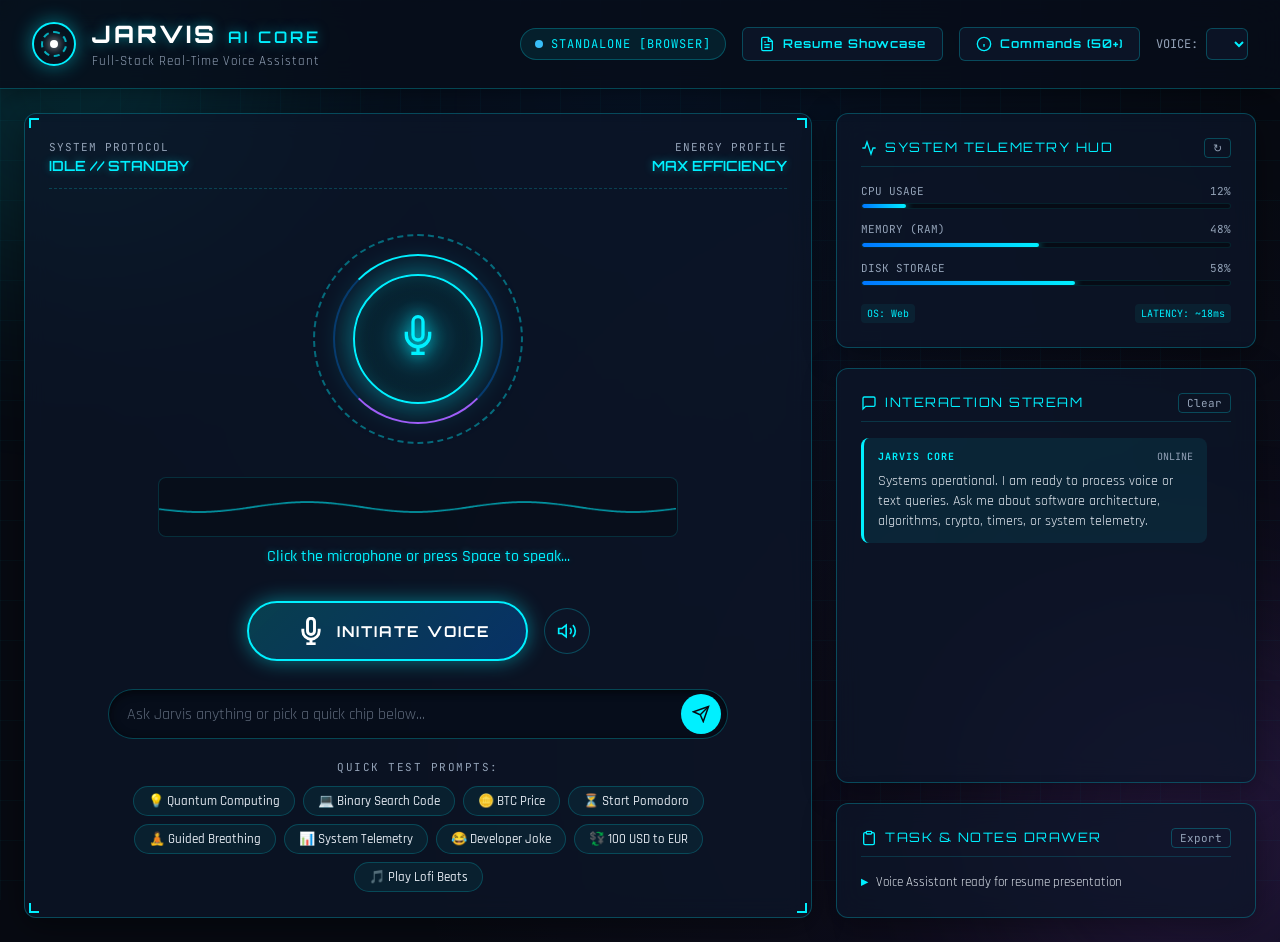
==== frontend/index.html @ 76d395bb "feat: transform into full-stack voice assistant platform with web UI and 50+ commands" ====
<!DOCTYPE html>
<html lang="en">
<head>
  <meta charset="UTF-8">
  <meta name="viewport" content="width=device-width, initial-scale=1.0">
  <title>JARVIS — Full-Stack Voice Assistant & AI Platform</title>
  <link rel="preconnect" href="https://fonts.googleapis.com">
  <link rel="preconnect" href="https://fonts.gstatic.com" crossorigin>
  <link href="https://fonts.googleapis.com/css2?family=Orbitron:wght@400;600;800;900&family=Rajdhani:wght@400;500;600;700&family=JetBrains+Mono:wght@400;500;700&display=swap" rel="stylesheet">
  <link rel="stylesheet" href="/static/css/style.css">
  <!-- Fallback relative link if opened directly via file:// -->
  <link rel="stylesheet" href="css/style.css">
</head>
<body class="cyber-theme">
  <!-- Background Grid & Glow Effects -->
  <div class="bg-grid"></div>
  <div class="glow-orb glow-top-left"></div>
  <div class="glow-orb glow-bottom-right"></div>

  <!-- Top Navigation Header -->
  <header class="hud-header">
    <div class="brand-group">
      <div class="arc-icon">
        <div class="arc-inner-ring"></div>
        <div class="arc-dot"></div>
      </div>
      <div>
        <h1 class="brand-title">JARVIS <span class="brand-sub">AI CORE</span></h1>
        <p class="brand-tagline">Full-Stack Real-Time Voice Assistant</p>
      </div>
    </div>

    <div class="header-status-group">
      <div class="status-badge" id="serverStatusBadge">
        <span class="status-indicator live"></span>
        <span id="serverStatusText">ONLINE [FASTAPI]</span>
      </div>
      <button class="hud-btn btn-secondary" id="btnOpenResume" title="View Project Architecture & Resume Bullets">
        <svg width="16" height="16" viewBox="0 0 24 24" fill="none" stroke="currentColor" stroke-width="2"><path d="M14 2H6a2 2 0 0 0-2 2v16a2 2 0 0 0 2 2h12a2 2 0 0 0 2-2V8z"></path><polyline points="14 2 14 8 20 8"></polyline><line x1="16" y1="13" x2="8" y2="13"></line><line x1="16" y1="17" x2="8" y2="17"></line><polyline points="10 9 9 9 8 9"></polyline></svg>
        <span>Resume Showcase</span>
      </button>
      <button class="hud-btn btn-secondary" id="btnOpenCommands" title="Browse all 50+ voice commands">
        <svg width="16" height="16" viewBox="0 0 24 24" fill="none" stroke="currentColor" stroke-width="2"><circle cx="12" cy="12" r="10"></circle><line x1="12" y1="16" x2="12" y2="12"></line><line x1="12" y1="8" x2="12.01" y2="8"></line></svg>
        <span>Commands (50+)</span>
      </button>
      <div class="voice-selector-wrap">
        <label for="voiceSelect">VOICE:</label>
        <select id="voiceSelect" class="hud-select" title="Select speech synthesis voice"></select>
      </div>
    </div>
  </header>

  <!-- Main Dashboard Layout -->
  <main class="dashboard-grid">
    <!-- Left / Center Column: Voice HUD & Visualizer -->
    <section class="hud-card center-stage">
      <div class="hud-corner top-left"></div>
      <div class="hud-corner top-right"></div>
      <div class="hud-corner bottom-left"></div>
      <div class="hud-corner bottom-right"></div>

      <!-- Core Status Header -->
      <div class="core-header">
        <div class="hud-meta">
          <span class="meta-label">SYSTEM PROTOCOL</span>
          <span class="meta-val" id="protocolStatus">IDLE // STANDBY</span>
        </div>
        <div class="hud-meta">
          <span class="meta-label">ENERGY PROFILE</span>
          <span class="meta-val">MAX EFFICIENCY</span>
        </div>
      </div>

      <!-- Holographic Arc Reactor Orb -->
      <div class="reactor-container">
        <div class="reactor-ring outer-ring"></div>
        <div class="reactor-ring middle-ring"></div>
        <div class="reactor-core" id="reactorCore">
          <div class="core-waves"></div>
          <div class="core-glow"></div>
          <div class="core-center-icon">
            <svg id="micStateIcon" width="40" height="40" viewBox="0 0 24 24" fill="none" stroke="currentColor" stroke-width="2"><path d="M12 1a3 3 0 0 0-3 3v8a3 3 0 0 0 6 0V4a3 3 0 0 0-3-3z"></path><path d="M19 10v2a7 7 0 0 1-14 0v-2"></path><line x1="12" y1="19" x2="12" y2="23"></line><line x1="8" y1="23" x2="16" y2="23"></line></svg>
          </div>
        </div>
      </div>

      <!-- Audio Frequency Waveform Canvas -->
      <div class="visualizer-wrapper">
        <canvas id="waveformCanvas" width="500" height="70"></canvas>
        <div class="live-subtitles" id="liveSubtitles">Click the microphone or press Space to speak...</div>
      </div>

      <!-- Central Action Controls -->
      <div class="mic-controls">
        <button class="primary-mic-btn" id="btnToggleMic" title="Click to listen or press Spacebar">
          <div class="mic-btn-glow"></div>
          <svg width="28" height="28" viewBox="0 0 24 24" fill="none" stroke="currentColor" stroke-width="2.5"><path d="M12 1a3 3 0 0 0-3 3v8a3 3 0 0 0 6 0V4a3 3 0 0 0-3-3z"></path><path d="M19 10v2a7 7 0 0 1-14 0v-2"></path><line x1="12" y1="19" x2="12" y2="23"></line><line x1="8" y1="23" x2="16" y2="23"></line></svg>
          <span id="micButtonText">INITIATE VOICE</span>
        </button>
        <button class="hud-icon-btn" id="btnVoiceMute" title="Toggle Assistant Audio Voice">
          <svg id="speakerIcon" width="20" height="20" viewBox="0 0 24 24" fill="none" stroke="currentColor" stroke-width="2"><polygon points="11 5 6 9 2 9 2 15 6 15 11 19 11 5"></polygon><path d="M19.07 4.93a10 10 0 0 1 0 14.14M15.54 8.46a5 5 0 0 1 0 7.07"></path></svg>
        </button>
      </div>

      <!-- Text Input Fallback Bar (Ideal for Recruiters) -->
      <form class="command-input-form" id="commandForm">
        <div class="input-glow-box">
          <input type="text" id="textCommandInput" placeholder="Ask Jarvis anything or pick a quick chip below..." autocomplete="off">
          <button type="submit" class="hud-submit-btn" title="Send Command">
            <svg width="18" height="18" viewBox="0 0 24 24" fill="none" stroke="currentColor" stroke-width="2"><line x1="22" y1="2" x2="11" y2="13"></line><polygon points="22 2 15 22 11 13 2 9 22 2"></polygon></svg>
          </button>
        </div>
      </form>

      <!-- Quick Command Prompt Chips (One-Click Testing) -->
      <div class="quick-chips-section">
        <span class="chips-label">QUICK TEST PROMPTS:</span>
        <div class="chips-container" id="quickChipsContainer">
          <button class="chip-btn" data-query="Explain Quantum Computing">💡 Quantum Computing</button>
          <button class="chip-btn" data-query="Generate code for Binary Search">💻 Binary Search Code</button>
          <button class="chip-btn" data-query="Price of Bitcoin">🪙 BTC Price</button>
          <button class="chip-btn" data-query="Start Pomodoro">⏳ Start Pomodoro</button>
          <button class="chip-btn" data-query="Guided breathing">🧘 Guided Breathing</button>
          <button class="chip-btn" data-query="System telemetry">📊 System Telemetry</button>
          <button class="chip-btn" data-query="Tell me a joke">😂 Developer Joke</button>
          <button class="chip-btn" data-query="Convert 100 USD to EUR">💱 100 USD to EUR</button>
          <button class="chip-btn" data-query="Play lofi">🎵 Play Lofi Beats</button>
        </div>
      </div>
    </section>

    <!-- Right Column: Conversation Stream & System Telemetry -->
    <aside class="hud-sidebar">
      <!-- Live Telemetry Card -->
      <div class="hud-card telemetry-card">
        <div class="card-header">
          <div class="card-title">
            <svg width="16" height="16" viewBox="0 0 24 24" fill="none" stroke="currentColor" stroke-width="2"><polyline points="22 12 18 12 15 21 9 3 6 12 2 12"></polyline></svg>
            <span>SYSTEM TELEMETRY HUD</span>
          </div>
          <button class="hud-mini-btn" id="btnRefreshTelemetry" title="Refresh Telemetry">↻</button>
        </div>
        <div class="telemetry-grid">
          <div class="gauge-item">
            <div class="gauge-header">
              <span>CPU USAGE</span>
              <span id="cpuPercentVal">--%</span>
            </div>
            <div class="progress-bar"><div class="progress-fill" id="cpuFill" style="width: 0%"></div></div>
          </div>
          <div class="gauge-item">
            <div class="gauge-header">
              <span>MEMORY (RAM)</span>
              <span id="ramPercentVal">--%</span>
            </div>
            <div class="progress-bar"><div class="progress-fill" id="ramFill" style="width: 0%"></div></div>
          </div>
          <div class="gauge-item">
            <div class="gauge-header">
              <span>DISK STORAGE</span>
              <span id="diskPercentVal">--%</span>
            </div>
            <div class="progress-bar"><div class="progress-fill" id="diskFill" style="width: 0%"></div></div>
          </div>
          <div class="meta-row">
            <span class="meta-tag" id="osPlatformTag">PLATFORM: Windows</span>
            <span class="meta-tag" id="networkLatencyTag">LATENCY: ~18ms</span>
          </div>
        </div>
      </div>

      <!-- Live Interaction Transcript Feed -->
      <div class="hud-card chat-feed-card">
        <div class="card-header">
          <div class="card-title">
            <svg width="16" height="16" viewBox="0 0 24 24" fill="none" stroke="currentColor" stroke-width="2"><path d="M21 15a2 2 0 0 1-2 2H7l-4 4V5a2 2 0 0 1 2-2h14a2 2 0 0 1 2 2z"></path></svg>
            <span>INTERACTION STREAM</span>
          </div>
          <button class="hud-mini-btn" id="btnClearFeed" title="Clear Conversation Feed">Clear</button>
        </div>
        <div class="chat-feed-scroll" id="chatFeed">
          <!-- Initial welcome greeting card -->
          <div class="message-card jarvis-msg">
            <div class="msg-meta">
              <span class="sender-tag">JARVIS CORE</span>
              <span class="msg-time">ONLINE</span>
            </div>
            <div class="msg-body">
              Systems operational. I am ready to process voice or text queries. Ask me about software architecture, algorithms, crypto, timers, or system telemetry.
            </div>
          </div>
        </div>
      </div>

      <!-- Quick Notes & Tasks Widget -->
      <div class="hud-card notes-card">
        <div class="card-header">
          <div class="card-title">
            <svg width="16" height="16" viewBox="0 0 24 24" fill="none" stroke="currentColor" stroke-width="2"><path d="M16 4h2a2 2 0 0 1 2 2v14a2 2 0 0 1-2 2H6a2 2 0 0 1-2-2V6a2 2 0 0 1 2-2h2"></path><rect x="8" y="2" width="8" height="4" rx="1" ry="1"></rect></svg>
            <span>TASK & NOTES DRAWER</span>
          </div>
          <button class="hud-mini-btn" id="btnExportNotes" title="Export notes as Markdown">Export</button>
        </div>
        <div class="task-list-container" id="taskListContainer">
          <div class="task-item">
            <span class="task-bullet">▸</span>
            <span class="task-text">Voice Assistant ready for resume presentation</span>
          </div>
        </div>
      </div>
    </aside>
  </main>

  <!-- Guided Breathing / Pomodoro Modal Overlay -->
  <div class="modal-overlay hidden" id="focusModalOverlay">
    <div class="focus-modal-content">
      <button class="modal-close-btn" id="btnCloseFocusModal">&times;</button>
      <h3 class="focus-modal-title" id="focusModalTitle">4-7-8 Guided Breathing</h3>
      <div class="breathing-circle-wrapper" id="breathingCircleWrapper">
        <div class="breathing-circle" id="breathingCircle">
          <span id="breathingInstruction">INHALE</span>
        </div>
      </div>
      <div class="focus-timer-clock hidden" id="focusTimerClock">25:00</div>
      <p class="focus-modal-sub" id="focusModalSub">Calm your autonomic nervous system and enhance focus.</p>
    </div>
  </div>

  <!-- Resume Showcase & Architecture Modal -->
  <div class="modal-overlay hidden" id="resumeModalOverlay">
    <div class="resume-modal-content">
      <button class="modal-close-btn" id="btnCloseResumeModal">&times;</button>
      <div class="resume-header">
        <span class="badge-accent">RESUME SHOWCASE</span>
        <h2>JARVIS Full-Stack Voice AI Assistant</h2>
        <p class="resume-sub">High-Performance Asynchronous Python (FastAPI) & Web Speech Platform</p>
      </div>

      <div class="resume-tabs-nav">
        <button class="tab-btn active" data-tab="tab-bullets">Resume Bullet Points</button>
        <button class="tab-btn" data-tab="tab-arch">System Architecture</button>
        <button class="tab-btn" data-tab="tab-stack">Tech Stack Matrix</button>
      </div>

      <!-- Tab 1: Ready-to-copy bullet points -->
      <div class="tab-content active" id="tab-bullets">
        <div class="bullet-card">
          <div class="bullet-card-header">
            <h4>Ready-To-Use Bullet Points for Resume / LinkedIn</h4>
            <button class="copy-bullet-btn" id="btnCopyBullets">Copy All Bullets</button>
          </div>
          <ul class="bullet-list" id="bulletPointsText">
            <li><strong>Architected and deployed</strong> a full-stack real-time Voice AI platform using <strong>Python (FastAPI, Uvicorn)</strong> and HTML5 <strong>Web Speech & Web Audio APIs</strong>, executing 50+ modular intents across 12 domains with sub-200ms dispatch latency.</li>
            <li><strong>Engineered dual-engine speech processing</strong> combining browser-native speech recognition with server-side natural language intent classification and contextual fallback recovery.</li>
            <li><strong>Implemented real-time hardware telemetry and process monitoring</strong> leveraging <strong>psutil</strong> and asynchronous RESTful microservices, streaming CPU, RAM, and network metrics to a custom HUD canvas visualizer.</li>
            <li><strong>Built developer productivity features</strong> including automated algorithmic code generation (Python/JavaScript), cryptographic token generation, regex helpers, Pomodoro timers, and live financial market tracking via CoinGecko API.</li>
          </ul>
        </div>
      </div>

      <!-- Tab 2: Architecture -->
      <div class="tab-content" id="tab-arch">
        <div class="arch-box">
          <pre class="arch-diagram">
+-------------------------------------------------------------+
|                  BROWSER CLIENT LAYER                      |
|  - Web Speech API (webkitSpeechRecognition & Synthesis)     |
|  - Web Audio API (AnalyserNode -> HTML5 Canvas Visualizer)  |
|  - Iron Man / HUD Cyberpunk Glassmorphism Interface         |
+------------------------------+------------------------------+
                               |
               REST / WebSocket | JSON (sub-200ms latency)
                               v
+-------------------------------------------------------------+
|                  FASTAPI ASYNC BACKEND                      |
|  - Intent Classifier & Keyword Dispatcher (assistant.py)   |
|  - 12 Categorized Handlers (AI, Dev, Telemetry, Finance...) |
|  - Hardware Telemetry Monitor (psutil)                      |
|  - Persistent Notes & Task Engine (JSON storage)            |
+------------------------------+------------------------------+
                               |
                               v
+-------------------------------------------------------------+
|               EXTERNAL APIS & SYSTEM TOOLS                  |
|  - CoinGecko Real-time API  |  Wikipedia Knowledge Base     |
|  - OpenWeatherMap API       |  Local OS Automation (psutil) |
+-------------------------------------------------------------+
          </pre>
        </div>
      </div>

      <!-- Tab 3: Tech Stack -->
      <div class="tab-content" id="tab-stack">
        <div class="stack-grid">
          <div class="stack-item">
            <span class="stack-category">Backend Core</span>
            <span class="stack-tech">Python 3.12, FastAPI, Uvicorn, Pydantic, Asyncio</span>
          </div>
          <div class="stack-item">
            <span class="stack-category">Frontend & Audio</span>
            <span class="stack-tech">HTML5, Modern CSS Glassmorphism, Web Speech API, Web Audio API Canvas</span>
          </div>
          <div class="stack-item">
            <span class="stack-category">System & Telemetry</span>
            <span class="stack-tech">psutil, Platform OS detection, Threading</span>
          </div>
          <div class="stack-item">
            <span class="stack-category">APIs & Integrations</span>
            <span class="stack-tech">CoinGecko REST, Wikipedia, OpenWeatherMap, RESTful Microservices</span>
          </div>
        </div>
      </div>
    </div>
  </div>

  <!-- Commands Cheatsheet Modal -->
  <div class="modal-overlay hidden" id="commandsModalOverlay">
    <div class="commands-modal-content">
      <button class="modal-close-btn" id="btnCloseCommandsModal">&times;</button>
      <div class="resume-header">
        <span class="badge-accent">COMMAND EXPLORER</span>
        <h2>50+ Spoken Commands Matrix</h2>
        <p class="resume-sub">Speak naturally or type any phrase into the prompt box.</p>
      </div>
      <div class="commands-categories-grid">
        <div class="cmd-cat-card">
          <h4>💡 AI & Tech Knowledge</h4>
          <ul>
            <li>"Explain Quantum Computing"</li>
            <li>"Explain Microservices"</li>
            <li>"Explain Docker"</li>
            <li>"Explain Big O notation"</li>
            <li>"Explain Recursion"</li>
          </ul>
        </div>
        <div class="cmd-cat-card">
          <h4>💻 Developer Tools</h4>
          <ul>
            <li>"Generate code for Binary Search"</li>
            <li>"Generate code for Quicksort"</li>
            <li>"Generate code for Debounce"</li>
            <li>"Generate secure password"</li>
            <li>"Generate UUID"</li>
            <li>"Git undo commit / stash"</li>
            <li>"Regex for email / url"</li>
          </ul>
        </div>
        <div class="cmd-cat-card">
          <h4>⏳ Productivity & Health</h4>
          <ul>
            <li>"Start Pomodoro (25 mins)"</li>
            <li>"Guided breathing (4-7-8)"</li>
            <li>"Posture check"</li>
            <li>"Hydration reminder"</li>
            <li>"Set timer for 5 minutes"</li>
          </ul>
        </div>
        <div class="cmd-cat-card">
          <h4>🪙 Finance & Crypto</h4>
          <ul>
            <li>"Price of Bitcoin"</li>
            <li>"Price of Ethereum"</li>
            <li>"Price of Solana"</li>
            <li>"Convert 100 USD to EUR"</li>
            <li>"Convert 50 USD to INR"</li>
          </ul>
        </div>
        <div class="cmd-cat-card">
          <h4>📊 System & Telemetry</h4>
          <ul>
            <li>"System telemetry / specs"</li>
            <li>"CPU and memory usage"</li>
            <li>"Network ping status"</li>
            <li>"Battery status"</li>
          </ul>
        </div>
        <div class="cmd-cat-card">
          <h4>🎵 Media & Ambience</h4>
          <ul>
            <li>"Play lofi chill beats"</li>
            <li>"Play rain sounds"</li>
            <li>"Play coffee shop ambience"</li>
            <li>"Stop audio"</li>
          </ul>
        </div>
        <div class="cmd-cat-card">
          <h4>📝 Notes & Tasks</h4>
          <ul>
            <li>"Save note [text]"</li>
            <li>"Read notes"</li>
            <li>"Add todo [task]"</li>
            <li>"Read todos"</li>
            <li>"Export notes as Markdown"</li>
            <li>"Clear notes"</li>
          </ul>
        </div>
        <div class="cmd-cat-card">
          <h4>🧮 Math & Units</h4>
          <ul>
            <li>"What is 25 times 4"</li>
            <li>"Convert 5 km to miles"</li>
            <li>"Convert 100 celsius to fahrenheit"</li>
            <li>"Convert 10 gb to mb"</li>
          </ul>
        </div>
      </div>
    </div>
  </div>

  <script src="/static/js/app.js"></script>
  <!-- Fallback relative link if opened directly via file:// -->
  <script src="js/app.js"></script>
</body>
</html>
---- frontend/css/style.css ----
/* ===================================================================
   JARVIS AI Core - Futuristic HUD & Glassmorphism Cyberpunk Stylesheet
   Author: Mohamed Anwar
=================================================================== */

:root {
  --bg-dark: #070a12;
  --bg-card: rgba(13, 22, 41, 0.75);
  --bg-card-hover: rgba(18, 30, 56, 0.85);
  --border-cyan: rgba(0, 240, 255, 0.25);
  --border-cyan-glow: rgba(0, 240, 255, 0.6);
  --cyan-primary: #00f0ff;
  --cyan-glow: 0 0 20px rgba(0, 240, 255, 0.45);
  --blue-accent: #0077ff;
  --purple-accent: #a855f7;
  --neon-green: #10b981;
  --neon-red: #ef4444;
  --text-primary: #e2e8f0;
  --text-muted: #94a3b8;
  --font-display: 'Orbitron', -apple-system, sans-serif;
  --font-hud: 'Rajdhani', -apple-system, sans-serif;
  --font-mono: 'JetBrains Mono', monospace;
  --transition-smooth: all 0.25s cubic-bezier(0.4, 0, 0.2, 1);
}

* {
  box-sizing: border-box;
  margin: 0;
  padding: 0;
}

body.cyber-theme {
  background-color: var(--bg-dark);
  color: var(--text-primary);
  font-family: var(--font-hud);
  font-size: 16px;
  line-height: 1.5;
  min-height: 100vh;
  position: relative;
  overflow-x: hidden;
  background-image: 
    radial-gradient(circle at 50% 10%, rgba(0, 119, 255, 0.08) 0%, transparent 60%),
    radial-gradient(circle at 80% 80%, rgba(168, 85, 247, 0.06) 0%, transparent 50%);
}

/* Background Cyber Grid */
.bg-grid {
  position: fixed;
  top: 0;
  left: 0;
  width: 100vw;
  height: 100vh;
  background-size: 40px 40px;
  background-image: 
    linear-gradient(to right, rgba(0, 240, 255, 0.03) 1px, transparent 1px),
    linear-gradient(to bottom, rgba(0, 240, 255, 0.03) 1px, transparent 1px);
  pointer-events: none;
  z-index: 0;
}

.glow-orb {
  position: fixed;
  width: 350px;
  height: 350px;
  border-radius: 50%;
  filter: blur(120px);
  opacity: 0.2;
  pointer-events: none;
  z-index: 0;
}

.glow-top-left {
  top: -100px;
  left: -100px;
  background: var(--cyan-primary);
}

.glow-bottom-right {
  bottom: -100px;
  right: -100px;
  background: var(--purple-accent);
}

/* Scrollbar Customization */
::-webkit-scrollbar {
  width: 6px;
  height: 6px;
}
::-webkit-scrollbar-track {
  background: rgba(7, 10, 18, 0.8);
}
::-webkit-scrollbar-thumb {
  background: rgba(0, 240, 255, 0.3);
  border-radius: 3px;
}
::-webkit-scrollbar-thumb:hover {
  background: var(--cyan-primary);
}

/* ===================================================================
   TOP NAVIGATION HEADER
=================================================================== */
.hud-header {
  position: relative;
  z-index: 10;
  display: flex;
  align-items: center;
  justify-content: space-between;
  padding: 16px 32px;
  background: rgba(7, 13, 26, 0.8);
  backdrop-filter: blur(16px);
  border-bottom: 1px solid var(--border-cyan);
  box-shadow: 0 4px 24px rgba(0, 0, 0, 0.4);
  flex-wrap: wrap;
  gap: 16px;
}

.brand-group {
  display: flex;
  align-items: center;
  gap: 16px;
}

.arc-icon {
  width: 44px;
  height: 44px;
  border-radius: 50%;
  border: 2px solid var(--cyan-primary);
  display: flex;
  align-items: center;
  justify-content: center;
  position: relative;
  box-shadow: var(--cyan-glow);
  animation: arcPulse 4s infinite ease-in-out;
}

.arc-inner-ring {
  width: 26px;
  height: 26px;
  border-radius: 50%;
  border: 2px dashed rgba(0, 240, 255, 0.7);
  animation: spinSlow 8s linear infinite;
}

.arc-dot {
  position: absolute;
  width: 8px;
  height: 8px;
  background: #fff;
  border-radius: 50%;
  box-shadow: 0 0 10px #fff;
}

.brand-title {
  font-family: var(--font-display);
  font-size: 24px;
  font-weight: 800;
  letter-spacing: 3px;
  color: #fff;
  text-shadow: 0 0 12px rgba(0, 240, 255, 0.5);
}

.brand-sub {
  color: var(--cyan-primary);
  font-size: 16px;
  font-weight: 600;
}

.brand-tagline {
  font-size: 13px;
  color: var(--text-muted);
  letter-spacing: 1px;
}

.header-status-group {
  display: flex;
  align-items: center;
  gap: 16px;
  flex-wrap: wrap;
}

.status-badge {
  display: flex;
  align-items: center;
  gap: 8px;
  background: rgba(0, 240, 255, 0.08);
  border: 1px solid var(--border-cyan);
  padding: 6px 14px;
  border-radius: 20px;
  font-family: var(--font-mono);
  font-size: 12px;
  letter-spacing: 1px;
  color: var(--cyan-primary);
}

.status-indicator {
  width: 8px;
  height: 8px;
  border-radius: 50%;
}

.status-indicator.live {
  background: var(--neon-green);
  box-shadow: 0 0 8px var(--neon-green);
  animation: pulseBlink 2s infinite;
}

.voice-selector-wrap {
  display: flex;
  align-items: center;
  gap: 8px;
  font-family: var(--font-mono);
  font-size: 12px;
  color: var(--text-muted);
}

.hud-select {
  background: rgba(13, 22, 41, 0.85);
  border: 1px solid var(--border-cyan);
  color: var(--cyan-primary);
  font-family: var(--font-mono);
  font-size: 12px;
  padding: 6px 10px;
  border-radius: 6px;
  outline: none;
  cursor: pointer;
}

.hud-btn {
  display: inline-flex;
  align-items: center;
  gap: 8px;
  padding: 8px 16px;
  border-radius: 6px;
  font-family: var(--font-display);
  font-size: 12px;
  font-weight: 600;
  letter-spacing: 1px;
  cursor: pointer;
  transition: var(--transition-smooth);
  outline: none;
}

.btn-secondary {
  background: rgba(13, 22, 41, 0.9);
  color: var(--cyan-primary);
  border: 1px solid var(--border-cyan);
}

.btn-secondary:hover {
  background: rgba(0, 240, 255, 0.15);
  border-color: var(--cyan-primary);
  box-shadow: var(--cyan-glow);
  transform: translateY(-1px);
}

/* ===================================================================
   MAIN DASHBOARD GRID LAYOUT
=================================================================== */
.dashboard-grid {
  position: relative;
  z-index: 1;
  max-width: 1440px;
  margin: 24px auto;
  padding: 0 24px;
  display: grid;
  grid-template-columns: 1fr 420px;
  gap: 24px;
}

@media (max-width: 1024px) {
  .dashboard-grid {
    grid-template-columns: 1fr;
  }
}

/* HUD Card Base & Glowing Corners */
.hud-card {
  position: relative;
  background: var(--bg-card);
  backdrop-filter: blur(12px);
  border: 1px solid var(--border-cyan);
  border-radius: 12px;
  padding: 24px;
  box-shadow: 0 8px 32px rgba(0, 0, 0, 0.4);
}

.hud-corner {
  position: absolute;
  width: 10px;
  height: 10px;
  border-color: var(--cyan-primary);
  pointer-events: none;
}

.hud-corner.top-left {
  top: 4px;
  left: 4px;
  border-top: 2px solid var(--cyan-primary);
  border-left: 2px solid var(--cyan-primary);
}
.hud-corner.top-right {
  top: 4px;
  right: 4px;
  border-top: 2px solid var(--cyan-primary);
  border-right: 2px solid var(--cyan-primary);
}
.hud-corner.bottom-left {
  bottom: 4px;
  left: 4px;
  border-bottom: 2px solid var(--cyan-primary);
  border-left: 2px solid var(--cyan-primary);
}
.hud-corner.bottom-right {
  bottom: 4px;
  right: 4px;
  border-bottom: 2px solid var(--cyan-primary);
  border-right: 2px solid var(--cyan-primary);
}

/* ===================================================================
   CENTER STAGE & ARC REACTOR
=================================================================== */
.center-stage {
  display: flex;
  flex-direction: column;
  align-items: center;
  justify-content: center;
  min-height: 600px;
  text-align: center;
}

.core-header {
  width: 100%;
  display: flex;
  justify-content: space-between;
  margin-bottom: 24px;
  padding-bottom: 12px;
  border-bottom: 1px dashed rgba(0, 240, 255, 0.2);
}

.hud-meta {
  display: flex;
  flex-direction: column;
  text-align: left;
}

.hud-meta:last-child {
  text-align: right;
}

.meta-label {
  font-family: var(--font-mono);
  font-size: 11px;
  color: var(--text-muted);
  letter-spacing: 1px;
}

.meta-val {
  font-family: var(--font-display);
  font-size: 14px;
  font-weight: 600;
  color: var(--cyan-primary);
  text-shadow: 0 0 8px rgba(0, 240, 255, 0.4);
}

/* Arc Reactor Glowing Orb */
.reactor-container {
  position: relative;
  width: 220px;
  height: 220px;
  margin: 16px auto;
  display: flex;
  align-items: center;
  justify-content: center;
}

.reactor-ring {
  position: absolute;
  border-radius: 50%;
  pointer-events: none;
}

.outer-ring {
  width: 210px;
  height: 210px;
  border: 2px dashed rgba(0, 240, 255, 0.4);
  animation: spinSlow 16s linear infinite;
}

.middle-ring {
  width: 170px;
  height: 170px;
  border: 2px solid rgba(0, 119, 255, 0.3);
  border-top-color: var(--cyan-primary);
  border-bottom-color: var(--purple-accent);
  animation: spinReverse 10s linear infinite;
}

.reactor-core {
  width: 130px;
  height: 130px;
  border-radius: 50%;
  background: radial-gradient(circle, rgba(0, 240, 255, 0.25) 0%, rgba(7, 13, 26, 0.8) 70%);
  border: 2px solid var(--cyan-primary);
  box-shadow: 0 0 35px rgba(0, 240, 255, 0.5), inset 0 0 25px rgba(0, 240, 255, 0.3);
  display: flex;
  align-items: center;
  justify-content: center;
  position: relative;
  transition: var(--transition-smooth);
}

.reactor-core.listening {
  border-color: var(--neon-green);
  box-shadow: 0 0 50px rgba(16, 185, 129, 0.7), inset 0 0 30px rgba(16, 185, 129, 0.5);
  animation: corePulseListening 1.2s infinite ease-in-out;
}

.reactor-core.speaking {
  border-color: var(--purple-accent);
  box-shadow: 0 0 50px rgba(168, 85, 247, 0.7), inset 0 0 30px rgba(168, 85, 247, 0.5);
  animation: corePulseSpeaking 1s infinite ease-in-out;
}

.core-center-icon svg {
  color: var(--cyan-primary);
  filter: drop-shadow(0 0 8px var(--cyan-primary));
  transition: var(--transition-smooth);
}

.reactor-core.listening .core-center-icon svg {
  color: var(--neon-green);
  filter: drop-shadow(0 0 10px var(--neon-green));
}

.reactor-core.speaking .core-center-icon svg {
  color: #fff;
  filter: drop-shadow(0 0 10px var(--purple-accent));
}

/* Audio Waveform Canvas */
.visualizer-wrapper {
  width: 100%;
  max-width: 520px;
  margin: 12px auto;
  display: flex;
  flex-direction: column;
  align-items: center;
}

#waveformCanvas {
  width: 100%;
  height: 60px;
  background: rgba(7, 10, 18, 0.5);
  border-radius: 8px;
  border: 1px solid rgba(0, 240, 255, 0.15);
}

.live-subtitles {
  font-family: var(--font-hud);
  font-size: 16px;
  font-weight: 500;
  color: var(--cyan-primary);
  min-height: 28px;
  margin-top: 8px;
  text-shadow: 0 0 6px rgba(0, 240, 255, 0.4);
}

/* Central Controls */
.mic-controls {
  display: flex;
  align-items: center;
  gap: 16px;
  margin: 16px 0;
}

.primary-mic-btn {
  position: relative;
  display: inline-flex;
  align-items: center;
  gap: 12px;
  padding: 14px 36px;
  border-radius: 30px;
  background: linear-gradient(135deg, rgba(0, 240, 255, 0.2), rgba(0, 119, 255, 0.3));
  border: 2px solid var(--cyan-primary);
  color: #fff;
  font-family: var(--font-display);
  font-size: 15px;
  font-weight: 700;
  letter-spacing: 2px;
  cursor: pointer;
  box-shadow: var(--cyan-glow);
  transition: var(--transition-smooth);
  outline: none;
}

.primary-mic-btn:hover {
  background: linear-gradient(135deg, rgba(0, 240, 255, 0.35), rgba(0, 119, 255, 0.5));
  box-shadow: 0 0 30px rgba(0, 240, 255, 0.7);
  transform: translateY(-2px);
}

.primary-mic-btn.active {
  background: linear-gradient(135deg, rgba(16, 185, 129, 0.3), rgba(0, 240, 255, 0.4));
  border-color: var(--neon-green);
  box-shadow: 0 0 35px rgba(16, 185, 129, 0.7);
}

.hud-icon-btn {
  width: 46px;
  height: 46px;
  border-radius: 50%;
  background: rgba(13, 22, 41, 0.85);
  border: 1px solid var(--border-cyan);
  color: var(--cyan-primary);
  display: flex;
  align-items: center;
  justify-content: center;
  cursor: pointer;
  transition: var(--transition-smooth);
}

.hud-icon-btn:hover {
  background: rgba(0, 240, 255, 0.15);
  border-color: var(--cyan-primary);
  box-shadow: var(--cyan-glow);
}

/* Fallback Command Input Form */
.command-input-form {
  width: 100%;
  max-width: 620px;
  margin: 12px 0 20px;
}

.input-glow-box {
  display: flex;
  align-items: center;
  background: rgba(7, 13, 26, 0.8);
  border: 1px solid var(--border-cyan);
  border-radius: 28px;
  padding: 4px 6px 4px 18px;
  box-shadow: inset 0 2px 8px rgba(0, 0, 0, 0.6);
  transition: var(--transition-smooth);
}

.input-glow-box:focus-within {
  border-color: var(--cyan-primary);
  box-shadow: var(--cyan-glow), inset 0 2px 8px rgba(0, 0, 0, 0.6);
}

.input-glow-box input {
  flex: 1;
  background: transparent;
  border: none;
  color: #fff;
  font-family: var(--font-hud);
  font-size: 16px;
  outline: none;
}

.input-glow-box input::placeholder {
  color: rgba(148, 163, 184, 0.6);
}

.hud-submit-btn {
  width: 40px;
  height: 40px;
  border-radius: 50%;
  background: var(--cyan-primary);
  border: none;
  color: var(--bg-dark);
  display: flex;
  align-items: center;
  justify-content: center;
  cursor: pointer;
  transition: var(--transition-smooth);
}

.hud-submit-btn:hover {
  background: #fff;
  box-shadow: 0 0 15px #fff;
}

/* Quick Test Prompt Chips */
.quick-chips-section {
  width: 100%;
  max-width: 650px;
  display: flex;
  flex-direction: column;
  align-items: center;
  gap: 10px;
}

.chips-label {
  font-family: var(--font-mono);
  font-size: 11px;
  color: var(--text-muted);
  letter-spacing: 1.5px;
}

.chips-container {
  display: flex;
  flex-wrap: wrap;
  justify-content: center;
  gap: 8px;
}

.chip-btn {
  background: rgba(0, 240, 255, 0.06);
  border: 1px solid rgba(0, 240, 255, 0.2);
  color: var(--text-primary);
  padding: 6px 14px;
  border-radius: 16px;
  font-family: var(--font-hud);
  font-size: 13px;
  font-weight: 500;
  cursor: pointer;
  transition: var(--transition-smooth);
}

.chip-btn:hover {
  background: rgba(0, 240, 255, 0.2);
  border-color: var(--cyan-primary);
  color: #fff;
  transform: translateY(-1px);
  box-shadow: 0 0 12px rgba(0, 240, 255, 0.3);
}

/* ===================================================================
   RIGHT SIDEBAR: TELEMETRY, INTERACTION FEED & NOTES
=================================================================== */
.hud-sidebar {
  display: flex;
  flex-direction: column;
  gap: 20px;
}

.card-header {
  display: flex;
  align-items: center;
  justify-content: space-between;
  margin-bottom: 16px;
  padding-bottom: 8px;
  border-bottom: 1px solid rgba(0, 240, 255, 0.15);
}

.card-title {
  display: flex;
  align-items: center;
  gap: 8px;
  font-family: var(--font-display);
  font-size: 13px;
  letter-spacing: 1.5px;
  color: var(--cyan-primary);
}

.hud-mini-btn {
  background: transparent;
  border: 1px solid rgba(0, 240, 255, 0.25);
  color: var(--text-muted);
  font-family: var(--font-mono);
  font-size: 11px;
  padding: 2px 8px;
  border-radius: 4px;
  cursor: pointer;
  transition: var(--transition-smooth);
}

.hud-mini-btn:hover {
  border-color: var(--cyan-primary);
  color: var(--cyan-primary);
}

/* Telemetry Gauges */
.telemetry-grid {
  display: flex;
  flex-direction: column;
  gap: 12px;
}

.gauge-item {
  display: flex;
  flex-direction: column;
  gap: 4px;
}

.gauge-header {
  display: flex;
  justify-content: space-between;
  font-family: var(--font-mono);
  font-size: 11px;
  color: var(--text-muted);
}

.progress-bar {
  width: 100%;
  height: 6px;
  background: rgba(7, 10, 18, 0.8);
  border-radius: 3px;
  overflow: hidden;
  border: 1px solid rgba(0, 240, 255, 0.1);
}

.progress-fill {
  height: 100%;
  background: linear-gradient(90deg, var(--blue-accent), var(--cyan-primary));
  border-radius: 3px;
  transition: width 0.5s ease;
  box-shadow: 0 0 8px var(--cyan-primary);
}

.meta-row {
  display: flex;
  justify-content: space-between;
  margin-top: 6px;
}

.meta-tag {
  font-family: var(--font-mono);
  font-size: 10px;
  color: var(--cyan-primary);
  background: rgba(0, 240, 255, 0.06);
  padding: 2px 6px;
  border-radius: 4px;
}

/* Live Chat Feed */
.chat-feed-scroll {
  height: 320px;
  overflow-y: auto;
  display: flex;
  flex-direction: column;
  gap: 12px;
  padding-right: 4px;
}

.message-card {
  padding: 12px 14px;
  border-radius: 8px;
  font-size: 14px;
  line-height: 1.45;
  animation: fadeIn 0.3s ease-in;
}

.message-card.user-msg {
  background: rgba(0, 119, 255, 0.15);
  border-left: 3px solid var(--blue-accent);
  margin-left: 20px;
}

.message-card.jarvis-msg {
  background: rgba(0, 240, 255, 0.08);
  border-left: 3px solid var(--cyan-primary);
  margin-right: 20px;
}

.msg-meta {
  display: flex;
  justify-content: space-between;
  margin-bottom: 6px;
  font-family: var(--font-mono);
  font-size: 10px;
}

.sender-tag {
  color: var(--cyan-primary);
  font-weight: 700;
  letter-spacing: 1px;
}

.user-msg .sender-tag {
  color: #60a5fa;
}

.msg-time {
  color: var(--text-muted);
}

/* Code block inside response */
.code-preview-box {
  margin-top: 8px;
  background: rgba(7, 10, 18, 0.95);
  border: 1px solid rgba(0, 240, 255, 0.2);
  border-radius: 6px;
  overflow: hidden;
}

.code-header {
  display: flex;
  justify-content: space-between;
  align-items: center;
  padding: 4px 10px;
  background: rgba(0, 240, 255, 0.1);
  font-family: var(--font-mono);
  font-size: 10px;
  color: var(--cyan-primary);
}

.copy-code-btn {
  background: transparent;
  border: none;
  color: #fff;
  cursor: pointer;
  font-family: var(--font-mono);
  font-size: 10px;
}

.copy-code-btn:hover {
  color: var(--cyan-primary);
}

.code-preview-box pre {
  padding: 10px;
  font-family: var(--font-mono);
  font-size: 12px;
  color: #38bdf8;
  overflow-x: auto;
  white-space: pre;
}

/* Task & Notes List */
.task-list-container {
  display: flex;
  flex-direction: column;
  gap: 8px;
  max-height: 140px;
  overflow-y: auto;
}

.task-item {
  display: flex;
  align-items: center;
  gap: 8px;
  font-size: 13px;
  color: var(--text-primary);
}

.task-bullet {
  color: var(--cyan-primary);
  font-weight: bold;
}

/* ===================================================================
   MODALS: RESUME SHOWCASE, COMMANDS, FOCUS
=================================================================== */
.modal-overlay {
  position: fixed;
  top: 0;
  left: 0;
  width: 100vw;
  height: 100vh;
  background: rgba(7, 10, 18, 0.85);
  backdrop-filter: blur(8px);
  z-index: 100;
  display: flex;
  align-items: center;
  justify-content: center;
  padding: 20px;
  animation: fadeIn 0.2s ease;
}

.modal-overlay.hidden {
  display: none;
}

.resume-modal-content,
.commands-modal-content,
.focus-modal-content {
  position: relative;
  background: #0b1326;
  border: 1px solid var(--border-cyan-glow);
  border-radius: 16px;
  padding: 32px;
  max-width: 820px;
  width: 100%;
  max-height: 88vh;
  overflow-y: auto;
  box-shadow: 0 0 50px rgba(0, 240, 255, 0.25);
}

.modal-close-btn {
  position: absolute;
  top: 18px;
  right: 22px;
  background: transparent;
  border: none;
  color: var(--text-muted);
  font-size: 28px;
  cursor: pointer;
  line-height: 1;
  transition: var(--transition-smooth);
}

.modal-close-btn:hover {
  color: var(--cyan-primary);
}

.resume-header {
  margin-bottom: 24px;
}

.badge-accent {
  display: inline-block;
  background: rgba(0, 240, 255, 0.1);
  border: 1px solid var(--cyan-primary);
  color: var(--cyan-primary);
  font-family: var(--font-display);
  font-size: 11px;
  font-weight: 700;
  letter-spacing: 2px;
  padding: 4px 10px;
  border-radius: 4px;
  margin-bottom: 8px;
}

.resume-header h2 {
  font-family: var(--font-display);
  font-size: 22px;
  color: #fff;
  letter-spacing: 1px;
}

.resume-sub {
  color: var(--text-muted);
  font-size: 14px;
}

/* Tabs */
.resume-tabs-nav {
  display: flex;
  gap: 12px;
  border-bottom: 1px solid rgba(0, 240, 255, 0.2);
  margin-bottom: 20px;
}

.tab-btn {
  background: transparent;
  border: none;
  border-bottom: 2px solid transparent;
  padding: 8px 16px;
  font-family: var(--font-hud);
  font-size: 15px;
  font-weight: 600;
  color: var(--text-muted);
  cursor: pointer;
  transition: var(--transition-smooth);
}

.tab-btn.active {
  color: var(--cyan-primary);
  border-bottom-color: var(--cyan-primary);
  text-shadow: 0 0 8px rgba(0, 240, 255, 0.4);
}

.tab-content {
  display: none;
}

.tab-content.active {
  display: block;
}

/* Bullet Points List */
.bullet-card-header {
  display: flex;
  justify-content: space-between;
  align-items: center;
  margin-bottom: 14px;
}

.bullet-card-header h4 {
  font-family: var(--font-hud);
  font-size: 16px;
  color: #fff;
}

.copy-bullet-btn {
  background: rgba(0, 240, 255, 0.15);
  border: 1px solid var(--cyan-primary);
  color: var(--cyan-primary);
  padding: 6px 14px;
  border-radius: 6px;
  font-family: var(--font-display);
  font-size: 11px;
  cursor: pointer;
  transition: var(--transition-smooth);
}

.copy-bullet-btn:hover {
  background: var(--cyan-primary);
  color: var(--bg-dark);
}

.bullet-list {
  list-style: none;
  display: flex;
  flex-direction: column;
  gap: 14px;
}

.bullet-list li {
  position: relative;
  padding-left: 24px;
  font-size: 15px;
  line-height: 1.6;
  color: #cbd5e1;
}

.bullet-list li::before {
  content: '▸';
  position: absolute;
  left: 0;
  color: var(--cyan-primary);
  font-weight: bold;
}

/* Architecture Diagram */
.arch-box {
  background: #070a12;
  border: 1px solid rgba(0, 240, 255, 0.2);
  border-radius: 8px;
  padding: 16px;
  overflow-x: auto;
}

.arch-diagram {
  font-family: var(--font-mono);
  font-size: 12px;
  color: #38bdf8;
  line-height: 1.4;
}

/* Tech Stack Grid */
.stack-grid {
  display: grid;
  grid-template-columns: 1fr 1fr;
  gap: 16px;
}

.stack-item {
  background: rgba(7, 10, 18, 0.6);
  border: 1px solid rgba(0, 240, 255, 0.15);
  border-radius: 8px;
  padding: 14px;
  display: flex;
  flex-direction: column;
  gap: 4px;
}

.stack-category {
  font-family: var(--font-mono);
  font-size: 11px;
  color: var(--cyan-primary);
  text-transform: uppercase;
}

.stack-tech {
  font-size: 14px;
  color: #f1f5f9;
}

/* Commands Grid */
.commands-categories-grid {
  display: grid;
  grid-template-columns: repeat(auto-fit, minmax(240px, 1fr));
  gap: 16px;
}

.cmd-cat-card {
  background: rgba(7, 10, 18, 0.7);
  border: 1px solid rgba(0, 240, 255, 0.15);
  border-radius: 8px;
  padding: 16px;
}

.cmd-cat-card h4 {
  font-family: var(--font-hud);
  font-size: 15px;
  color: var(--cyan-primary);
  margin-bottom: 10px;
}

.cmd-cat-card ul {
  list-style: none;
  display: flex;
  flex-direction: column;
  gap: 6px;
}

.cmd-cat-card li {
  font-family: var(--font-mono);
  font-size: 12px;
  color: #cbd5e1;
}

/* Focus & Guided Breathing Modal */
.focus-modal-content {
  max-width: 450px;
  text-align: center;
}

.breathing-circle-wrapper {
  margin: 36px auto;
  width: 180px;
  height: 180px;
  display: flex;
  align-items: center;
  justify-content: center;
}

.breathing-circle {
  width: 120px;
  height: 120px;
  border-radius: 50%;
  background: radial-gradient(circle, rgba(0, 240, 255, 0.3) 0%, rgba(168, 85, 247, 0.1) 70%);
  border: 2px solid var(--cyan-primary);
  box-shadow: 0 0 35px rgba(0, 240, 255, 0.5);
  display: flex;
  align-items: center;
  justify-content: center;
  font-family: var(--font-display);
  font-size: 14px;
  font-weight: 700;
  letter-spacing: 2px;
  color: #fff;
  transition: transform 4s ease-in-out;
}

.focus-timer-clock {
  font-family: var(--font-display);
  font-size: 48px;
  color: var(--cyan-primary);
  margin: 20px 0;
  text-shadow: 0 0 20px rgba(0, 240, 255, 0.6);
}

.focus-timer-clock.hidden {
  display: none;
}

/* ===================================================================
   ANIMATIONS KEYFRAMES
=================================================================== */
@keyframes spinSlow {
  from { transform: rotate(0deg); }
  to { transform: rotate(360deg); }
}

@keyframes spinReverse {
  from { transform: rotate(360deg); }
  to { transform: rotate(0deg); }
}

@keyframes arcPulse {
  0%, 100% { box-shadow: 0 0 15px rgba(0, 240, 255, 0.4); }
  50% { box-shadow: 0 0 30px rgba(0, 240, 255, 0.8); }
}

@keyframes corePulseListening {
  0%, 100% { transform: scale(1); }
  50% { transform: scale(1.08); }
}

@keyframes corePulseSpeaking {
  0%, 100% { transform: scale(1); }
  50% { transform: scale(1.05); }
}

@keyframes pulseBlink {
  0%, 100% { opacity: 1; }
  50% { opacity: 0.4; }
}

@keyframes fadeIn {
  from { opacity: 0; transform: translateY(6px); }
  to { opacity: 1; transform: translateY(0); }
}
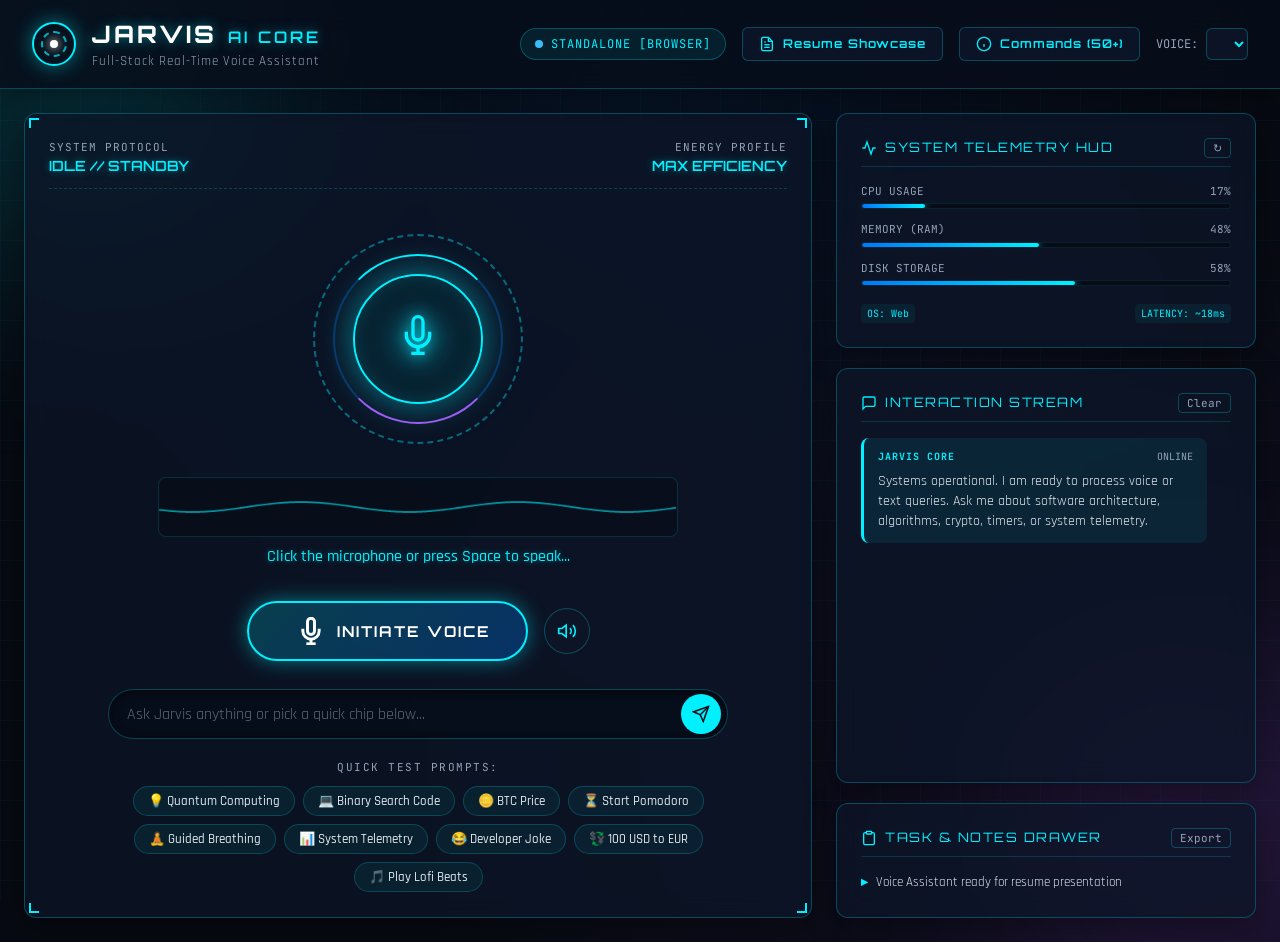
==== commit b5c00482: "fix(deploy): configure Netlify publish directory and clean asset routing" ====
--- a/frontend/index.html
+++ b/frontend/index.html
@@ -7,8 +7,6 @@
   <link rel="preconnect" href="https://fonts.googleapis.com">
   <link rel="preconnect" href="https://fonts.gstatic.com" crossorigin>
   <link href="https://fonts.googleapis.com/css2?family=Orbitron:wght@400;600;800;900&family=Rajdhani:wght@400;500;600;700&family=JetBrains+Mono:wght@400;500;700&display=swap" rel="stylesheet">
-  <link rel="stylesheet" href="/static/css/style.css">
-  <!-- Fallback relative link if opened directly via file:// -->
   <link rel="stylesheet" href="css/style.css">
 </head>
 <body class="cyber-theme">
@@ -407,8 +405,6 @@
     </div>
   </div>
 
-  <script src="/static/js/app.js"></script>
-  <!-- Fallback relative link if opened directly via file:// -->
   <script src="js/app.js"></script>
 </body>
 </html>
